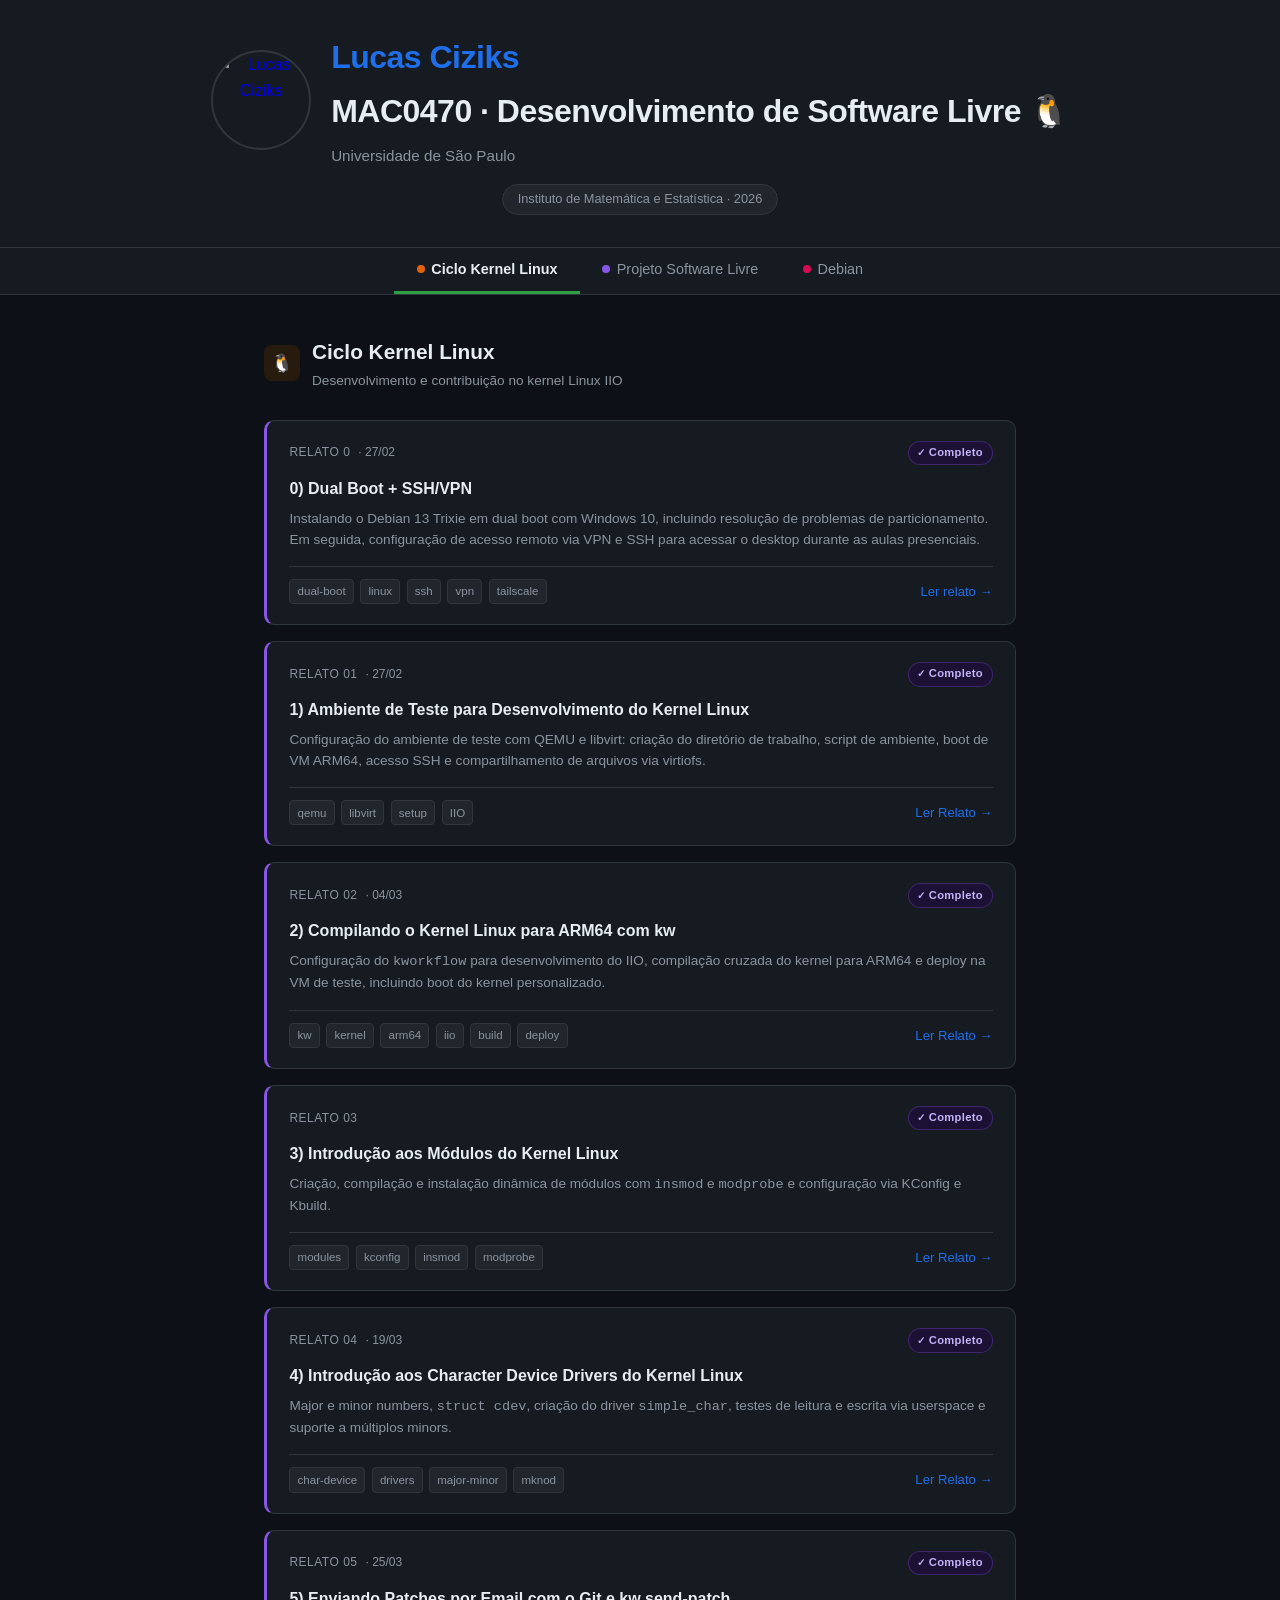
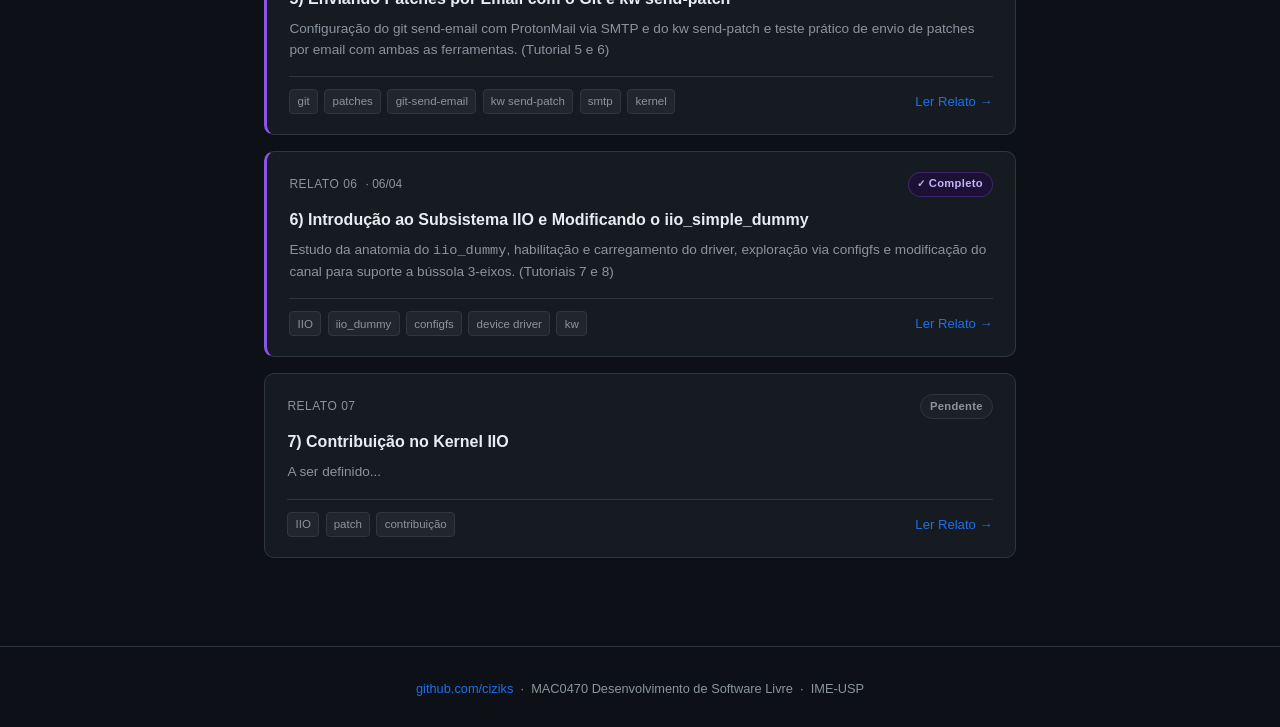
==== index.html @ 26c54f31 "Tutoriais 7 e 8 completos" ====
<!doctype html>
<html lang="pt-BR">

<head>
  <meta charset="UTF-8" />
  <meta name="viewport" content="width=device-width, initial-scale=1.0" />
  <title>MAC0470 Desenvolvimento de Software Livre</title>
  <link rel="icon" href="data:image/svg+xml,<svg xmlns='http://www.w3.org/2000/svg' viewBox='0 0 100 100'><text y='.9em' font-size='90'>🐧</text></svg>" />
  <link rel="stylesheet" href="style.css" />
</head>

<body>
  <header>
    <div style="
          display: flex;
          align-items: center;
          justify-content: center;
          gap: 1.25rem;
          flex-wrap: wrap;
        ">
      <a href="https://github.com/ciziks" target="_blank" style="text-decoration: none; flex-shrink: 0">
        <img src="https://github.com/ciziks.png" alt="Lucas Ciziks" style="
              width: 100px;
              height: 100px;
              border-radius: 50%;
              border: 2px solid var(--border);
              display: block;
            " />
      </a>
      <div style="text-align: left">
        <h1>
          <a href="https://github.com/ciziks" target="_blank" style="color: inherit; text-decoration: none"><span>Lucas
              Ciziks</span></a>
        </h1>
        <h1 style="margin-top: 0.2rem">
          MAC0470 · Desenvolvimento de Software Livre 🐧
        </h1>
        <p>Universidade de São Paulo</p>
      </div>
    </div>
    <span class="course-badge" style="margin-top: 1rem">
      Instituto de Matemática e Estatística · 2026</span>
  </header>

  <nav>
    <button class="active" onclick="showSection('kernel', this)">
      <span class="dot" style="background: #e36209"></span>
      Ciclo Kernel Linux
    </button>
    <button onclick="showSection('oss', this)">
      <span class="dot" style="background: #8957e5"></span>
      Projeto Software Livre
    </button>
    <button onclick="showSection('debian', this)">
      <span class="dot" style="background: #d70a53"></span>
      Debian
    </button>
  </nav>

  <main>
    <!-- ── Ciclo Kernel Linux ── -->
    <section id="kernel" class="section active">
      <div class="section-header">
        <div class="section-icon" style="background: #271b0d">🐧</div>
        <div>
          <h2>Ciclo Kernel Linux</h2>
          <p>Desenvolvimento e contribuição no kernel Linux IIO</p>
        </div>
      </div>

      <div class="cards-list">
        <!-- Relato 0 -->
        <div class="card card-done">
          <div class="card-top">
            <div class="card-meta">
              <span class="card-number">Relato 0</span>
              <span class="card-date">· 27/02</span>
            </div>
            <span class="badge badge-done">Completo</span>
          </div>
          <h3>
            <a href="reports/relato-00.html" class="card-title-link">0) Dual Boot + SSH/VPN </a>
          </h3>
          <p>
            Instalando o Debian 13 Trixie em dual boot com Windows 10,
            incluindo resolução de problemas de particionamento. Em seguida,
            configuração de acesso remoto via VPN e SSH para acessar o desktop
            durante as aulas presenciais.
          </p>
          <div class="card-footer">
            <div class="tags">
              <span class="tag">dual-boot</span>
              <span class="tag">linux</span>
              <span class="tag">ssh</span>
              <span class="tag">vpn</span>
              <span class="tag">tailscale</span>
            </div>
            <a href="reports/relato-00.html" class="read-link">Ler relato →</a>
          </div>
        </div>

        <!-- Relato 1 -->
        <div class="card card-done">
          <div class="card-top">
            <div class="card-meta">
              <span class="card-number">relato 01</span>
              <span class="card-date">· 27/02</span>
            </div>
            <span class="badge badge-done">Completo</span>
          </div>
          <h3>
            <a href="reports/relato-01.html" class="card-title-link">1) Ambiente de Teste para
              Desenvolvimento do Kernel Linux</a>
          </h3>
          <p>
            Configuração do ambiente de teste com QEMU e libvirt: criação do diretório de trabalho,
            script de ambiente, boot de VM ARM64, acesso SSH e compartilhamento de arquivos via virtiofs.
          </p>
          <div class="card-footer">
            <div class="tags">
              <span class="tag">qemu</span>
              <span class="tag">libvirt</span>
              <span class="tag">setup</span>
              <span class="tag">IIO</span>
            </div>
            <a href="reports/relato-01.html" class="read-link">Ler Relato →</a>
          </div>
        </div>

        <!-- Relato 2 -->
        <div class="card card-done">
          <div class="card-top">
            <div class="card-meta">
              <span class="card-number">Relato 02</span>
              <span class="card-date">· 04/03</span>
            </div>
            <span class="badge badge-done">Completo</span>
          </div>
          <h3>
            <a href="reports/relato-02.html" class="card-title-link">2) Compilando o Kernel Linux para ARM64 com kw</a>
          </h3>
          <p>
            Configuração do <code>kworkflow</code> para desenvolvimento do IIO, compilação cruzada do kernel
            para ARM64 e deploy na VM de teste, incluindo boot do kernel personalizado.
          </p>
          <div class="card-footer">
            <div class="tags">
              <span class="tag">kw</span>
              <span class="tag">kernel</span>
              <span class="tag">arm64</span>
              <span class="tag">iio</span>
              <span class="tag">build</span>
              <span class="tag">deploy</span>
            </div>
            <a href="reports/relato-02.html" class="read-link">Ler Relato →</a>
          </div>
        </div>

        <!-- Relato 3 -->
        <div class="card card-done">
          <div class="card-top">
            <span class="card-number">Relato 03</span>
            <span class="badge badge-done">Completo</span>
          </div>
          <h3>
            <a href="reports/relato-03.html" class="card-title-link">3) Introdução aos Módulos do Kernel Linux</a>
          </h3>
          <p>Criação, compilação e instalação dinâmica de módulos com <code>insmod</code> e <code>modprobe</code> e configuração via KConfig e Kbuild.</p>
          <div class="card-footer">
            <div class="tags">
              <span class="tag">modules</span>
              <span class="tag">kconfig</span>
              <span class="tag">insmod</span>
              <span class="tag">modprobe</span>
            </div>
            <a href="reports/relato-03.html" class="read-link">Ler Relato →</a>
          </div>
        </div>

        <!-- Relato 4 -->
        <div class="card card-done">
          <div class="card-top">
            <div class="card-meta">
              <span class="card-number">Relato 04</span>
              <span class="card-date">· 19/03</span>
            </div>
            <span class="badge badge-done">Completo</span>
          </div>
          <h3>
            <a href="reports/relato-04.html" class="card-title-link">4) Introdução aos Character Device Drivers do Kernel Linux</a>
          </h3>
          <p>Major e minor numbers, <code>struct cdev</code>, criação do driver <code>simple_char</code>, testes de leitura e escrita via userspace e suporte a múltiplos minors.</p>
          <div class="card-footer">
            <div class="tags">
              <span class="tag">char-device</span>
              <span class="tag">drivers</span>
              <span class="tag">major-minor</span>
              <span class="tag">mknod</span>
            </div>
            <a href="reports/relato-04.html" class="read-link">Ler Relato →</a>
          </div>
        </div>

        <!-- Relato 5 -->
        <div class="card card-done">
          <div class="card-top">
            <div class="card-meta">
              <span class="card-number">Relato 05</span>
              <span class="card-date">· 25/03</span>
            </div>
            <span class="badge badge-done">Completo</span>
          </div>
          <h3>
            <a href="reports/relato-05.html" class="card-title-link">5) Enviando Patches por Email com o Git e kw send-patch</a>
          </h3>
          <p>Configuração do git send-email com ProtonMail via SMTP e do kw send-patch e teste prático de envio de patches por email com ambas as ferramentas. (Tutorial 5 e 6)</p>
          <div class="card-footer">
            <div class="tags">
              <span class="tag">git</span>
              <span class="tag">patches</span>
              <span class="tag">git-send-email</span>
              <span class="tag">kw send-patch</span>
              <span class="tag">smtp</span>
              <span class="tag">kernel</span>
            </div>
            <a href="reports/relato-05.html" class="read-link">Ler Relato →</a>
          </div>
        </div>

        <!-- Relato 6 -->
        <div class="card card-done">
          <div class="card-top">
            <div class="card-meta">
              <span class="card-number">Relato 06</span>
              <span class="card-date">· 06/04</span>
            </div>
            <span class="badge badge-done">Completo</span>
          </div>
          <h3>
            <a href="reports/relato-06.html" class="card-title-link">6) Introdução ao Subsistema IIO e Modificando o iio_simple_dummy</a>
          </h3>
          <p>Estudo da anatomia do <code>iio_dummy</code>, habilitação e carregamento do driver, exploração via configfs e modificação do canal para suporte a bússola 3-eixos. (Tutoriais 7 e 8)</p>
          <div class="card-footer">
            <div class="tags">
              <span class="tag">IIO</span>
              <span class="tag">iio_dummy</span>
              <span class="tag">configfs</span>
              <span class="tag">device driver</span>
              <span class="tag">kw</span>
            </div>
            <a href="reports/relato-06.html" class="read-link">Ler Relato →</a>
          </div>
        </div>

        <!-- Relato 7 -->
        <div class="card">
          <div class="card-top">
            <div class="card-meta">
              <span class="card-number">Relato 07</span>
            </div>
            <span class="badge badge-pending">Pendente</span>
          </div>
          <h3>
            <a href="reports/relato-07.html" class="card-title-link">7) Contribuição no Kernel IIO</a>
          </h3>
          <p>A ser definido...</p>
          <div class="card-footer">
            <div class="tags">
              <span class="tag">IIO</span>
              <span class="tag">patch</span>
              <span class="tag">contribuição</span>
            </div>
            <a href="reports/relato-07.html" class="read-link">Ler Relato →</a>
          </div>
        </div>
      </div>
    </section>

    <!-- ── Projeto Software Livre ── -->
    <section id="oss" class="section">
      <div class="section-header">
        <div class="section-icon" style="background: #1b1228">🔓</div>
        <div>
          <h2>Projeto Software Livre</h2>
          <p>Contribuições e atividades em projetos de software livre</p>
        </div>
      </div>
      <div class="placeholder-card">
        <div class="icon">🚧</div>
        <h3>Em breve</h3>
        <p>O conteúdo desta seção será adicionado ao longo da disciplina.</p>
      </div>
    </section>

    <!-- ── Debian ── -->
    <section id="debian" class="section">
      <div class="section-header">
        <div class="section-icon" style="background: #2a0510">🌀</div>
        <div>
          <h2>Debian</h2>
          <p>
            Empacotamento, manutenção e contribuição para o projeto Debian
          </p>
        </div>
      </div>
      <div class="placeholder-card">
        <div class="icon">🚧</div>
        <h3>Em breve</h3>
        <p>O conteúdo desta seção será adicionado ao longo da disciplina.</p>
      </div>
    </section>
  </main>

  <footer>
    <p>
      <a href="https://github.com/ciziks" target="_blank">github.com/ciziks</a>
      &nbsp;·&nbsp; MAC0470 Desenvolvimento de Software Livre &nbsp;·&nbsp;
      IME-USP
    </p>
  </footer>

  <script>
    function showSection(id, btn) {
      document
        .querySelectorAll(".section")
        .forEach((s) => s.classList.remove("active"));
      document
        .querySelectorAll("nav button")
        .forEach((b) => b.classList.remove("active"));
      document.getElementById(id).classList.add("active");
      btn.classList.add("active");
    }
  </script>
</body>

</html>
---- style.css ----
:root {
  --bg: #0d1117;
  --surface: #161b22;
  --border: #30363d;
  --accent: #238636;
  --accent-hover: #2ea043;
  --blue: #1f6feb;
  --text: #e6edf3;
  --text-muted: #8b949e;
  --badge-active-bg: #1b4332;
  --badge-active-text: #3fb950;
  --badge-pending-bg: #1c2128;
  --badge-pending-text: #8b949e;
}

* {
  box-sizing: border-box;
  margin: 0;
  padding: 0;
}

body {
  background: var(--bg);
  color: var(--text);
  font-family:
    -apple-system, BlinkMacSystemFont, "Segoe UI", Helvetica, Arial, sans-serif;
  line-height: 1.6;
}

/* ── Main page header ── */
header {
  background: var(--surface);
  border-bottom: 1px solid var(--border);
  padding: 2rem 1.5rem;
  text-align: center;
}
header h1 {
  font-size: 2rem;
  font-weight: 700;
  letter-spacing: -0.5px;
}
header h1 span {
  color: var(--blue);
}
header p {
  color: var(--text-muted);
  margin-top: 0.4rem;
  font-size: 0.95rem;
}
.course-badge {
  display: inline-block;
  margin-top: 0.8rem;
  background: #21262d;
  border: 1px solid var(--border);
  border-radius: 2rem;
  padding: 0.25rem 0.9rem;
  font-size: 0.8rem;
  color: var(--text-muted);
}

/* ── Nav Tabs ── */
nav {
  display: flex;
  justify-content: center;
  border-bottom: 1px solid var(--border);
  background: var(--surface);
  overflow-x: auto;
}
nav button {
  background: none;
  border: none;
  border-bottom: 3px solid transparent;
  color: var(--text-muted);
  cursor: pointer;
  font-size: 0.9rem;
  padding: 0.85rem 1.4rem;
  white-space: nowrap;
  transition:
    color 0.15s,
    border-color 0.15s;
  display: flex;
  align-items: center;
  gap: 0.4rem;
}
nav button:hover {
  color: var(--text);
}
nav button.active {
  color: var(--text);
  border-bottom-color: var(--accent-hover);
  font-weight: 600;
}
.dot {
  width: 8px;
  height: 8px;
  border-radius: 50%;
  display: inline-block;
  flex-shrink: 0;
}

/* ── Main ── */
main {
  max-width: 800px;
  margin: 0 auto;
  padding: 2.5rem 1.5rem;
}
.section {
  display: none;
}
.section.active {
  display: block;
}

/* ── Section Header ── */
.section-header {
  display: flex;
  align-items: center;
  gap: 0.75rem;
  margin-bottom: 1.75rem;
}
.section-icon {
  width: 36px;
  height: 36px;
  border-radius: 8px;
  display: flex;
  align-items: center;
  justify-content: center;
  font-size: 1.1rem;
  flex-shrink: 0;
}
.section-header h2 {
  font-size: 1.3rem;
  font-weight: 600;
}
.section-header p {
  color: var(--text-muted);
  font-size: 0.85rem;
  margin-top: 0.1rem;
}

/* ── Cards list ── */
.cards-list {
  display: flex;
  flex-direction: column;
  gap: 1rem;
}

/* ── Card ── */
.card {
  background: var(--surface);
  border: 1px solid var(--border);
  border-radius: 10px;
  padding: 1.25rem 1.4rem;
  transition:
    border-color 0.15s,
    box-shadow 0.15s;
}
.card:hover {
  border-color: #484f58;
  box-shadow: 0 4px 16px rgba(0, 0, 0, 0.3);
}
.card.card-active {
  border-left: 3px solid var(--accent-hover);
}
.card.card-done {
  border-left: 3px solid #8957e5;
}
.card-top {
  display: flex;
  justify-content: space-between;
  align-items: center;
  gap: 0.5rem;
  margin-bottom: 0.65rem;
}
.card-meta {
  display: flex;
  align-items: center;
  gap: 0.5rem;
}
.card-number {
  font-size: 0.75rem;
  color: var(--text-muted);
  font-weight: 500;
  letter-spacing: 0.5px;
  text-transform: uppercase;
}
.card-date {
  font-size: 0.75rem;
  color: var(--text-muted);
}
.card-author {
  font-size: 0.72rem;
  color: var(--text-muted);
  font-style: italic;
}

/* ── Badges ── */
.badge {
  font-size: 0.7rem;
  font-weight: 600;
  padding: 0.15rem 0.55rem;
  border-radius: 2rem;
  white-space: nowrap;
  letter-spacing: 0.3px;
}
.badge-active {
  background: var(--badge-active-bg);
  color: var(--badge-active-text);
  border: 1px solid #2ea04350;
}
.badge-active::before {
  content: "● ";
  font-size: 0.6rem;
}
.badge-pending {
  background: var(--badge-pending-bg);
  color: var(--badge-pending-text);
  border: 1px solid var(--border);
}
.badge-done {
  background: #1c1035;
  color: #c5b4f9;
  border: 1px solid #8957e550;
}
.badge-done::before {
  content: "✓ ";
  font-size: 0.65rem;
}

/* ── Card Title Link ── */
.card h3 {
  font-size: 1rem;
  font-weight: 600;
  margin-bottom: 0.4rem;
}
.card-title-link {
  color: var(--text);
  text-decoration: none;
}
.card-title-link:hover {
  color: var(--blue);
  text-decoration: underline;
}
.card > p {
  font-size: 0.85rem;
  color: var(--text-muted);
  line-height: 1.55;
}

/* ── Card Footer ── */
.card-footer {
  margin-top: 1rem;
  padding-top: 0.75rem;
  border-top: 1px solid var(--border);
  display: flex;
  justify-content: space-between;
  align-items: center;
  gap: 0.5rem;
  flex-wrap: wrap;
}
.tags {
  display: flex;
  gap: 0.4rem;
  flex-wrap: wrap;
}
.tag {
  background: #21262d;
  border: 1px solid var(--border);
  border-radius: 4px;
  font-size: 0.72rem;
  padding: 0.15rem 0.45rem;
  color: var(--text-muted);
}
.read-link {
  color: var(--blue);
  font-size: 0.82rem;
  text-decoration: none;
  white-space: nowrap;
  flex-shrink: 0;
}
.read-link:hover {
  text-decoration: underline;
}

/* ── kw Sub-section ── */
.sub-section {
  margin-top: 1rem;
  padding: 0.9rem 1rem;
  background: #0d1117;
  border-radius: 6px;
  border: 1px solid var(--border);
}
.sub-section-title {
  font-size: 0.78rem;
  font-weight: 600;
  color: var(--text-muted);
  margin-bottom: 0.5rem;
  text-transform: uppercase;
  letter-spacing: 0.5px;
}
.sub-section > p {
  font-size: 0.8rem;
  color: var(--text-muted);
  margin-bottom: 0.65rem;
}
.step-list {
  display: flex;
  flex-direction: column;
  gap: 0.35rem;
}
.step-item {
  display: flex;
  align-items: baseline;
  gap: 0.5rem;
  font-size: 0.85rem;
}
.step-num {
  color: var(--text-muted);
  font-size: 0.72rem;
  min-width: 1.4rem;
  flex-shrink: 0;
}
.step-item a {
  color: var(--blue);
  text-decoration: none;
}
.step-item a:hover {
  text-decoration: underline;
}
.step-note {
  font-size: 0.75rem;
  color: var(--text-muted);
  margin-top: 0.6rem;
  padding-left: 1.9rem;
  line-height: 1.4;
}
.step-note a {
  color: var(--blue);
  text-decoration: none;
}
.step-note a:hover {
  text-decoration: underline;
}

/* ── Subsection Divider ── */
.subsection-divider {
  display: flex;
  align-items: center;
  gap: 0.75rem;
  margin: 2rem 0 1rem;
}
.subsection-divider h3 {
  font-size: 0.95rem;
  font-weight: 600;
  white-space: nowrap;
  color: var(--text);
}
.subsection-divider hr {
  flex: 1;
  border: none;
  border-top: 1px solid var(--border);
}

/* ── Link Card ── */
.link-card {
  display: flex;
  align-items: center;
  justify-content: space-between;
  gap: 1rem;
  padding: 0.9rem 1.2rem;
}
.link-card h4 {
  font-size: 0.9rem;
  font-weight: 600;
}
.link-card .lc-author {
  font-size: 0.75rem;
  color: var(--text-muted);
  margin-top: 0.15rem;
}
.link-card .lc-title-row {
  display: flex;
  align-items: center;
  gap: 0.5rem;
  flex-wrap: wrap;
}

/* ── Placeholder ── */
.placeholder-card {
  background: var(--surface);
  border: 1px dashed var(--border);
  border-radius: 10px;
  padding: 3rem 2rem;
  text-align: center;
  color: var(--text-muted);
}
.placeholder-card .icon {
  font-size: 2.5rem;
  margin-bottom: 0.75rem;
}
.placeholder-card h3 {
  font-size: 1rem;
  font-weight: 600;
  margin-bottom: 0.35rem;
  color: var(--text);
}
.placeholder-card p {
  font-size: 0.85rem;
}

/* ── Footer ── */
footer {
  text-align: center;
  padding: 2rem 1rem;
  border-top: 1px solid var(--border);
  color: var(--text-muted);
  font-size: 0.8rem;
  margin-top: 3rem;
}
footer a {
  color: var(--blue);
  text-decoration: none;
}
footer a:hover {
  text-decoration: underline;
}

/* ═══════════════════════════════════════
   Relatos Styles
   ═══════════════════════════════════════ */

/* ── Documentation content wrapper ── */
.doc-content {
  max-width: 760px;
  margin: 0 auto;
  padding: 2rem 1.5rem;
}

/* ── Section ── */
.doc-section {
  margin-bottom: 2.75rem;
}

.doc-section h2 {
  font-size: 1.15rem;
  font-weight: 700;
  color: var(--text);
  margin-bottom: 1.1rem;
  padding-bottom: 0.5rem;
  border-bottom: 1px solid var(--border);
}

.doc-section h3 {
  font-size: 1rem;
  font-weight: 600;
  color: var(--text);
  margin: 1.5rem 0 0.6rem;
}

/* ── Prose ── */
.doc-section p {
  font-size: 0.93rem;
  color: var(--text);
  line-height: 1.8;
  margin-bottom: 0.85rem;
}
.doc-section p:last-child {
  margin-bottom: 0;
}

.doc-section strong {
  color: #fff;
}
.doc-section em {
  color: var(--text-muted);
  font-style: italic;
}

.doc-section ul,
.doc-section ol {
  font-size: 0.93rem;
  color: var(--text);
  line-height: 1.8;
  padding-left: 1.5rem;
  margin-bottom: 0.85rem;
}
.doc-section li {
  margin-bottom: 0.3rem;
}

/* ── Inline code ── */
.doc-section code {
  background: #1c2128;
  border: 1px solid var(--border);
  border-radius: 4px;
  font-family: "SFMono-Regular", Consolas, "Liberation Mono", Menlo, monospace;
  font-size: 0.82em;
  padding: 0.1em 0.4em;
  color: #e6c980;
}

/* ── Code blocks ── */
.doc-section pre {
  background: #010409;
  border: 1px solid var(--border);
  border-left: 3px solid var(--blue);
  border-radius: 6px;
  padding: 1rem 1.25rem;
  overflow-x: auto;
  margin: 1.1rem 0;
}
.doc-section pre code {
  background: none;
  border: none;
  padding: 0;
  font-size: 0.85rem;
  color: #e6edf3;
}

/* ── Images ── */
.doc-section figure {
  margin: 1.5rem 0;
}
.doc-section figure img {
  width: 100%;
  border-radius: 8px;
  border: 1px solid var(--border);
  display: block;
}
.doc-section figcaption {
  font-size: 0.78rem;
  color: var(--text-muted);
  text-align: center;
  margin-top: 0.5rem;
  font-style: italic;
}

/* ── Image placeholder ── */
.img-placeholder {
  background: var(--surface);
  border: 1px dashed var(--border);
  border-radius: 8px;
  padding: 2.5rem 1rem;
  text-align: center;
  color: var(--text-muted);
  font-size: 0.82rem;
  margin: 1.1rem 0;
}
.img-placeholder .ph-icon {
  font-size: 1.75rem;
  margin-bottom: 0.4rem;
}
.img-placeholder p {
  margin-top: 0.25rem;
}

/* ── Relato top bar ── */
.top-nav {
  background: var(--surface);
  border-bottom: 1px solid var(--border);
  padding: 0.7rem 1.5rem;
  display: flex;
  align-items: center;
  justify-content: space-between;
}
.top-nav a {
  color: var(--text-muted);
  text-decoration: none;
  font-size: 0.85rem;
  display: flex;
  align-items: center;
  gap: 0.3rem;
}
.top-nav a:hover {
  color: var(--text);
}
.top-nav .site-name {
  font-size: 0.82rem;
  color: var(--text-muted);
}
.top-nav .site-name strong {
  color: var(--blue);
}

/* ── relato hero ── */
.relato-hero {
  border-bottom: 1px solid var(--border);
  padding: 2rem 1.5rem 1.75rem;
  max-width: 800px;
  margin: 0 auto;
}
.tut-label {
  display: flex;
  align-items: center;
  gap: 0.6rem;
  flex-wrap: wrap;
  margin-bottom: 0.75rem;
}
.tut-number {
  font-size: 0.8rem;
  color: var(--text-muted);
  font-weight: 600;
  letter-spacing: 0.5px;
  text-transform: uppercase;
}
.tut-date {
  font-size: 0.8rem;
  color: var(--text-muted);
}
.tut-author-line {
  font-size: 0.82rem;
  color: var(--text-muted);
  font-style: italic;
  margin-top: -0.25rem;
  margin-bottom: 0.75rem;
}
.relato-hero h1 {
  font-size: 1.45rem;
  font-weight: 700;
  line-height: 1.3;
  margin-bottom: 0.75rem;
}
.relato-hero .description {
  font-size: 0.9rem;
  color: var(--text-muted);
  line-height: 1.65;
  margin-bottom: 1rem;
}

/* ── Diary ── */
.diary-section {
  margin-top: 2rem;
}
.diary-section > h2 {
  font-size: 1rem;
  font-weight: 600;
  margin-bottom: 1.25rem;
  padding-bottom: 0.6rem;
  border-bottom: 1px solid var(--border);
  color: var(--text);
}
.diary-entry {
  background: var(--surface);
  border: 1px solid var(--border);
  border-left: 3px solid var(--blue);
  border-radius: 10px;
  padding: 1.2rem 1.4rem;
  margin-bottom: 1rem;
}
.entry-date {
  font-size: 0.72rem;
  color: var(--text-muted);
  text-transform: uppercase;
  letter-spacing: 0.5px;
  margin-bottom: 0.65rem;
}
.diary-entry p {
  font-size: 0.9rem;
  color: var(--text);
  line-height: 1.65;
  margin-bottom: 0.6rem;
}
.diary-entry p:last-child {
  margin-bottom: 0;
}
.diary-entry ul,
.diary-entry ol {
  font-size: 0.9rem;
  color: var(--text);
  padding-left: 1.4rem;
  line-height: 1.65;
}
.diary-entry li {
  margin-bottom: 0.3rem;
}
.diary-empty {
  background: var(--surface);
  border: 1px dashed var(--border);
  border-radius: 10px;
  padding: 2.5rem 2rem;
  text-align: center;
  color: var(--text-muted);
  font-size: 0.85rem;
}
.diary-empty p {
  margin-top: 0.4rem;
}

/* ── relato bottom nav ── */
.nav-divider {
  border: none;
  border-top: 1px solid var(--border);
  max-width: 760px;
  margin: 3rem auto 1.5rem;
}
.tut-nav {
  display: flex;
  justify-content: space-between;
  gap: 1rem;
  max-width: 760px;
  margin: 0 auto 2rem;
  padding: 0 1.5rem;
  flex-wrap: wrap;
}
.tut-nav a {
  color: var(--blue);
  text-decoration: none;
  font-size: 0.85rem;
  display: flex;
  align-items: center;
  gap: 0.35rem;
  padding: 0.5rem 0.9rem;
  border: 1px solid var(--border);
  border-radius: 6px;
  background: var(--surface);
  transition: border-color 0.15s;
}
.tut-nav a:hover {
  border-color: var(--blue);
}
.tut-nav a.disabled {
  color: var(--text-muted);
  pointer-events: none;
  opacity: 0.4;
}

/* ── Relato pages: cancel main's top padding (hero already provides spacing) ── */
.relato-hero + main {
  padding-top: 0;
}

/* ── Responsive ── */
@media (max-width: 600px) {
  header h1 {
    font-size: 1.5rem;
  }
  .card-footer {
    flex-direction: column;
    align-items: flex-start;
  }
  .relato-hero {
    padding: 1.5rem 1rem 1.25rem;
  }
  main {
    padding: 1.5rem 1rem;
  }
}
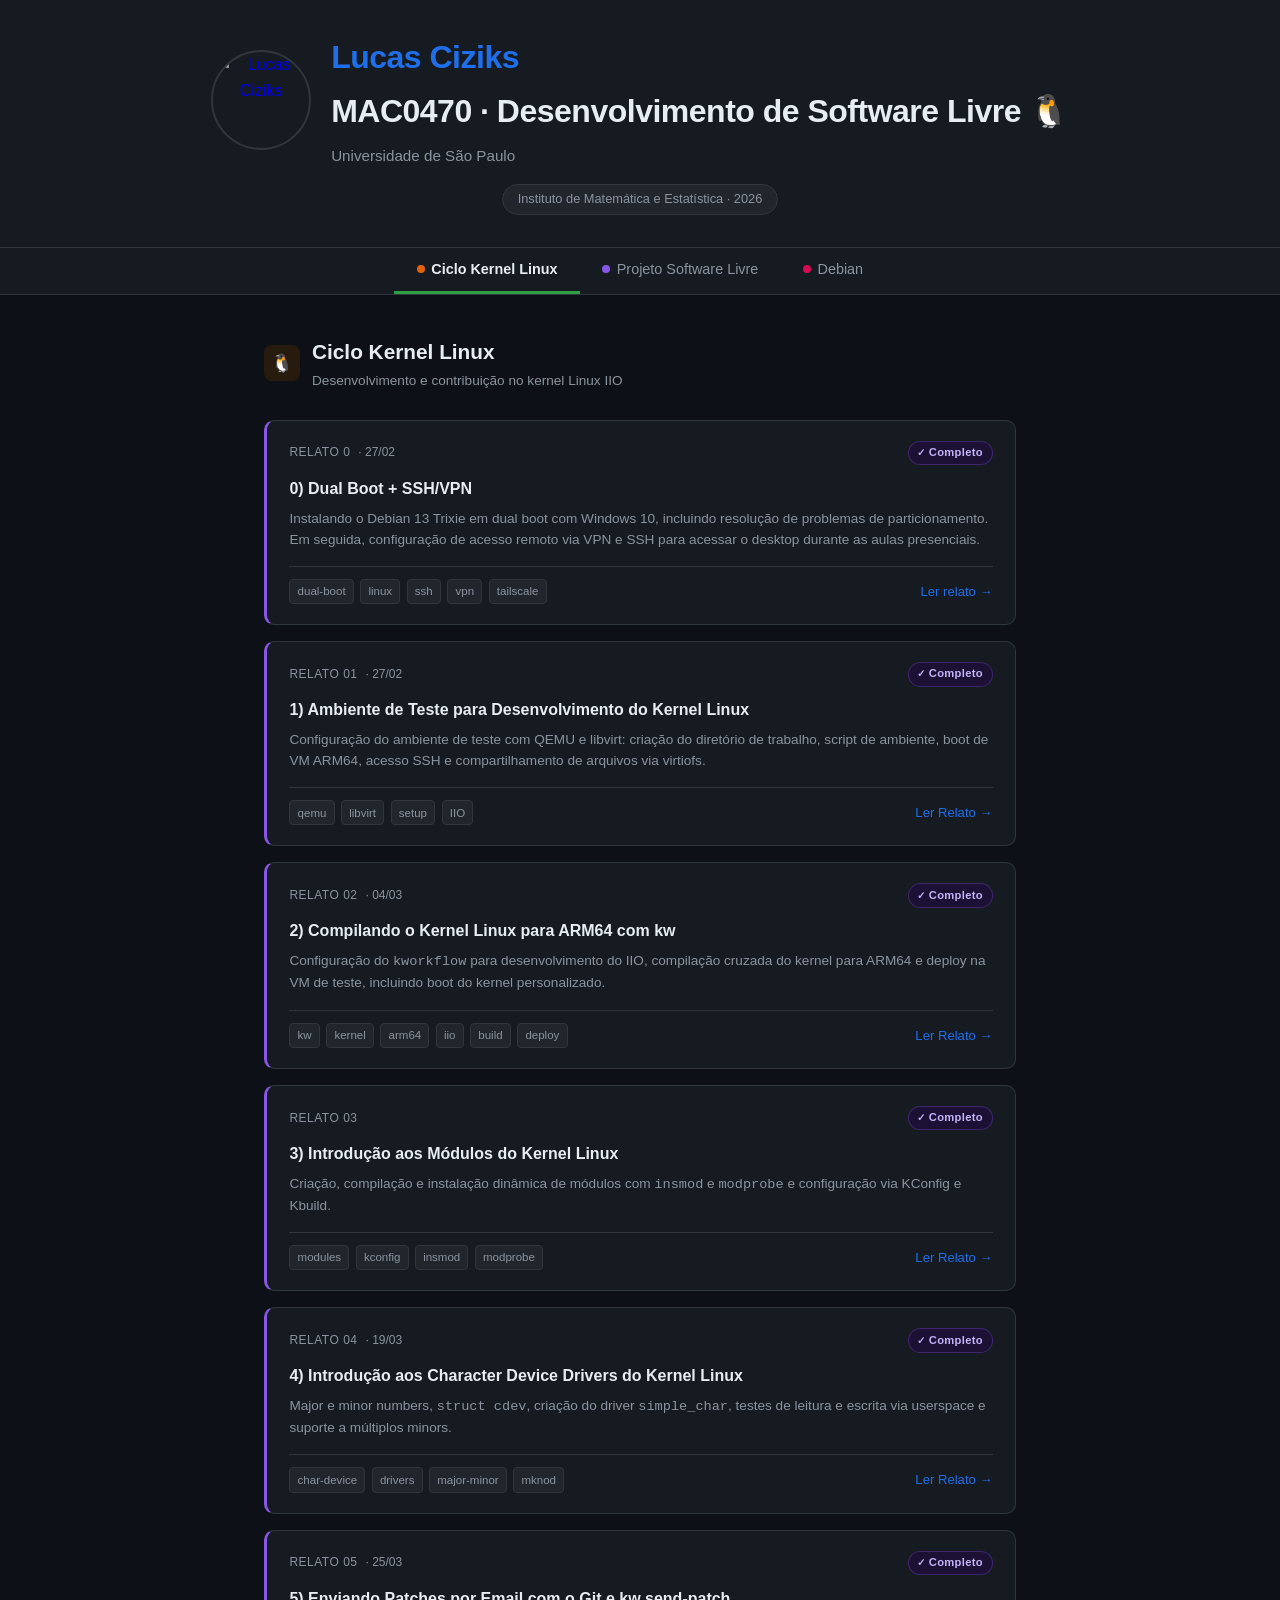
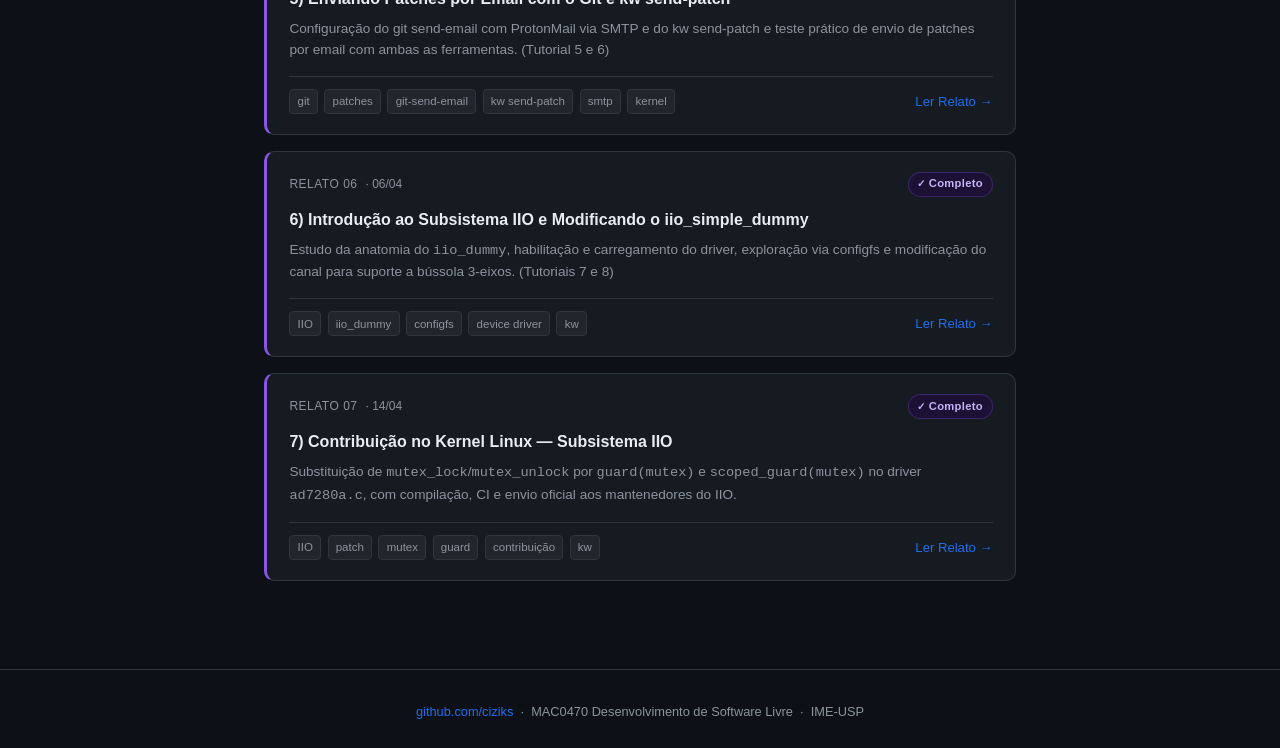
==== commit b7e046e6: "Contribuição Kernel - mutex Completa" ====
--- a/index.html
+++ b/index.html
@@ -253,22 +253,26 @@
         </div>
 
         <!-- Relato 7 -->
-        <div class="card">
+        <div class="card card-done">
           <div class="card-top">
             <div class="card-meta">
               <span class="card-number">Relato 07</span>
-            </div>
-            <span class="badge badge-pending">Pendente</span>
-          </div>
-          <h3>
-            <a href="reports/relato-07.html" class="card-title-link">7) Contribuição no Kernel IIO</a>
-          </h3>
-          <p>A ser definido...</p>
+              <span class="card-date">· 14/04</span>
+            </div>
+            <span class="badge badge-done">Completo</span>
+          </div>
+          <h3>
+            <a href="reports/relato-07.html" class="card-title-link">7) Contribuição no Kernel Linux — Subsistema IIO</a>
+          </h3>
+          <p>Substituição de <code>mutex_lock</code>/<code>mutex_unlock</code> por <code>guard(mutex)</code> e <code>scoped_guard(mutex)</code> no driver <code>ad7280a.c</code>, com compilação, CI e envio oficial aos mantenedores do IIO.</p>
           <div class="card-footer">
             <div class="tags">
               <span class="tag">IIO</span>
               <span class="tag">patch</span>
+              <span class="tag">mutex</span>
+              <span class="tag">guard</span>
               <span class="tag">contribuição</span>
+              <span class="tag">kw</span>
             </div>
             <a href="reports/relato-07.html" class="read-link">Ler Relato →</a>
           </div>
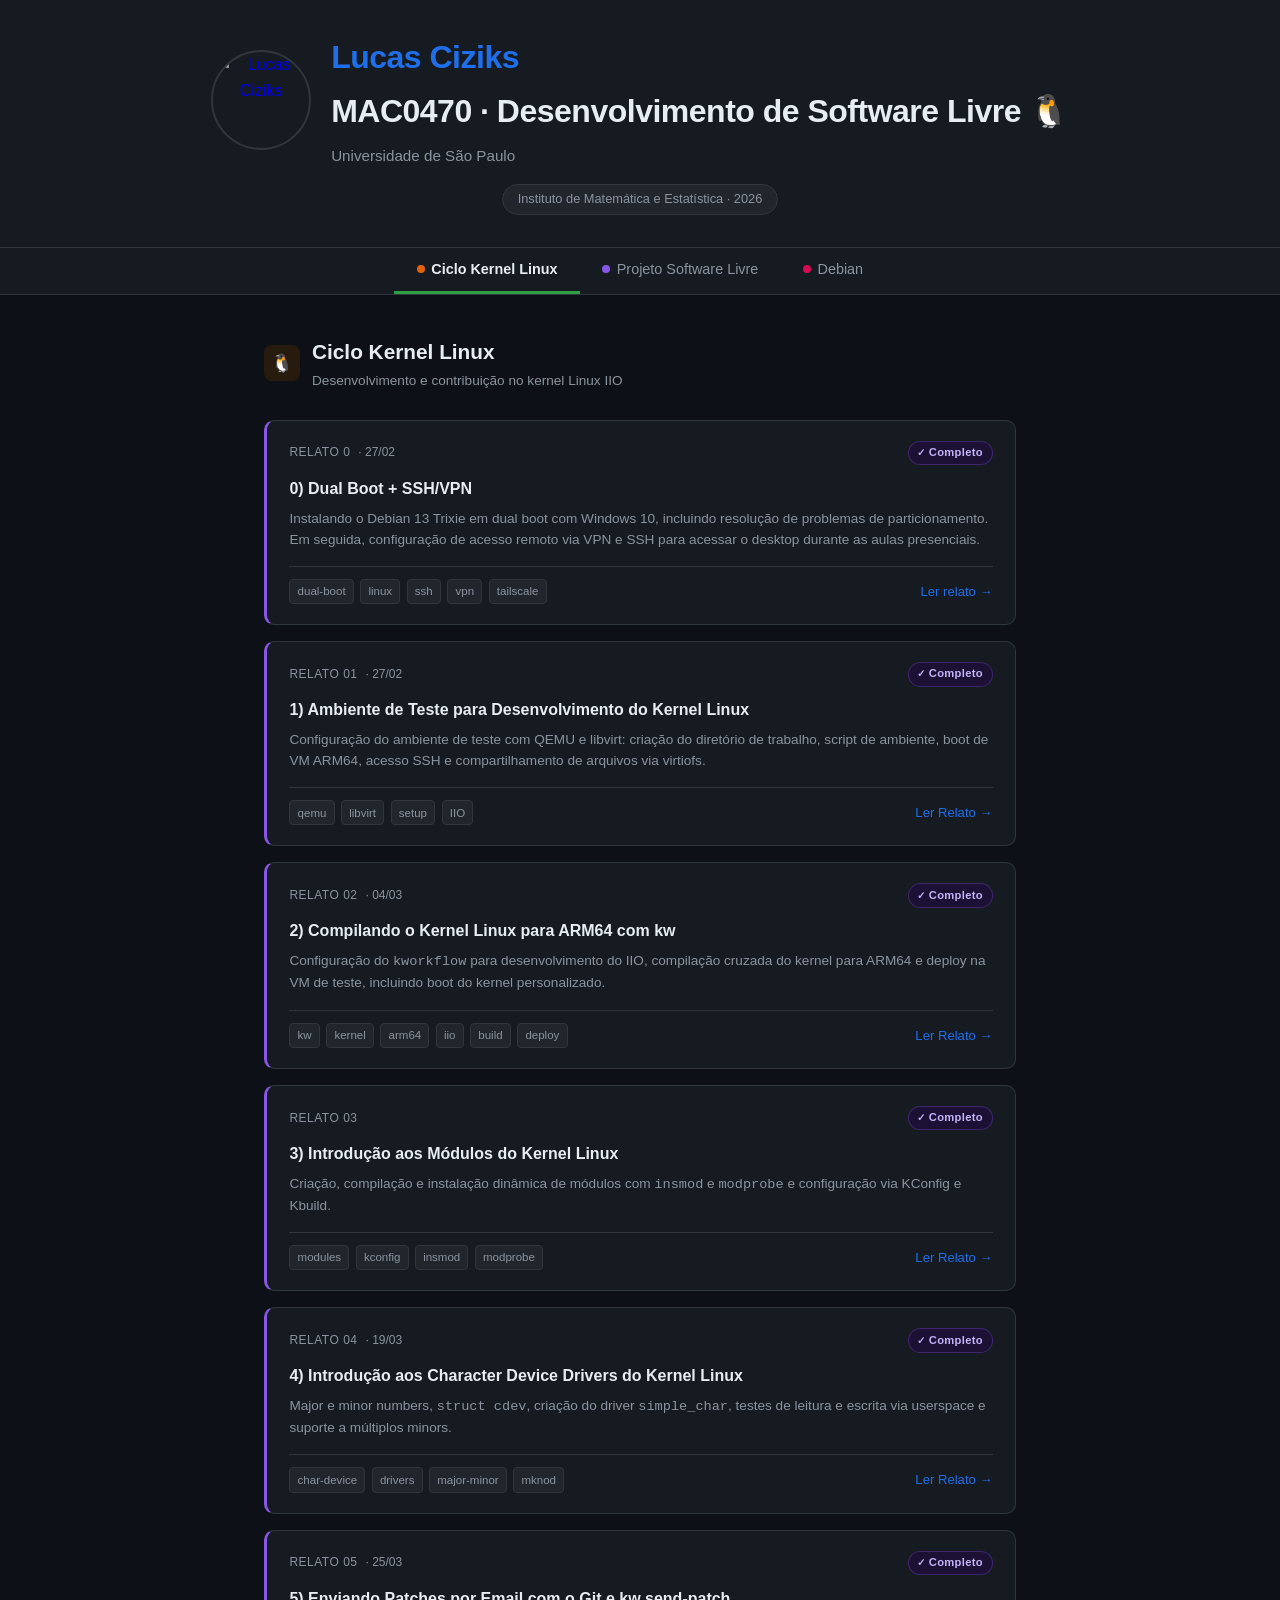
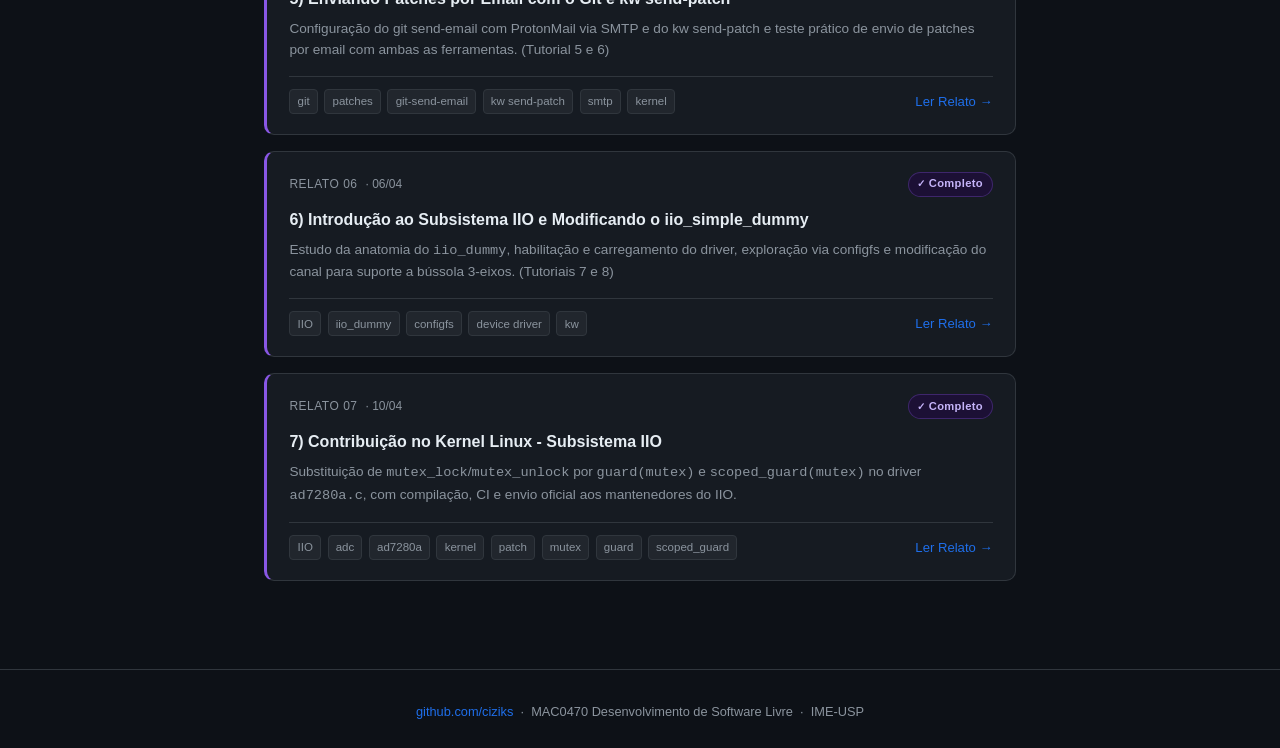
==== commit a0cad7f9: "Contribuição IIO - Desenvolvimento v4" ====
--- a/index.html
+++ b/index.html
@@ -257,22 +257,24 @@
           <div class="card-top">
             <div class="card-meta">
               <span class="card-number">Relato 07</span>
-              <span class="card-date">· 14/04</span>
-            </div>
-            <span class="badge badge-done">Completo</span>
-          </div>
-          <h3>
-            <a href="reports/relato-07.html" class="card-title-link">7) Contribuição no Kernel Linux — Subsistema IIO</a>
+              <span class="card-date">· 10/04</span>
+            </div>
+            <span class="badge badge-done">Completo</span>
+          </div>
+          <h3>
+            <a href="reports/relato-07.html" class="card-title-link">7) Contribuição no Kernel Linux - Subsistema IIO</a>
           </h3>
           <p>Substituição de <code>mutex_lock</code>/<code>mutex_unlock</code> por <code>guard(mutex)</code> e <code>scoped_guard(mutex)</code> no driver <code>ad7280a.c</code>, com compilação, CI e envio oficial aos mantenedores do IIO.</p>
           <div class="card-footer">
             <div class="tags">
               <span class="tag">IIO</span>
+              <span class="tag">adc</span>
+              <span class="tag">ad7280a</span>
+              <span class="tag">kernel</span>
               <span class="tag">patch</span>
               <span class="tag">mutex</span>
               <span class="tag">guard</span>
-              <span class="tag">contribuição</span>
-              <span class="tag">kw</span>
+              <span class="tag">scoped_guard</span>
             </div>
             <a href="reports/relato-07.html" class="read-link">Ler Relato →</a>
           </div>
